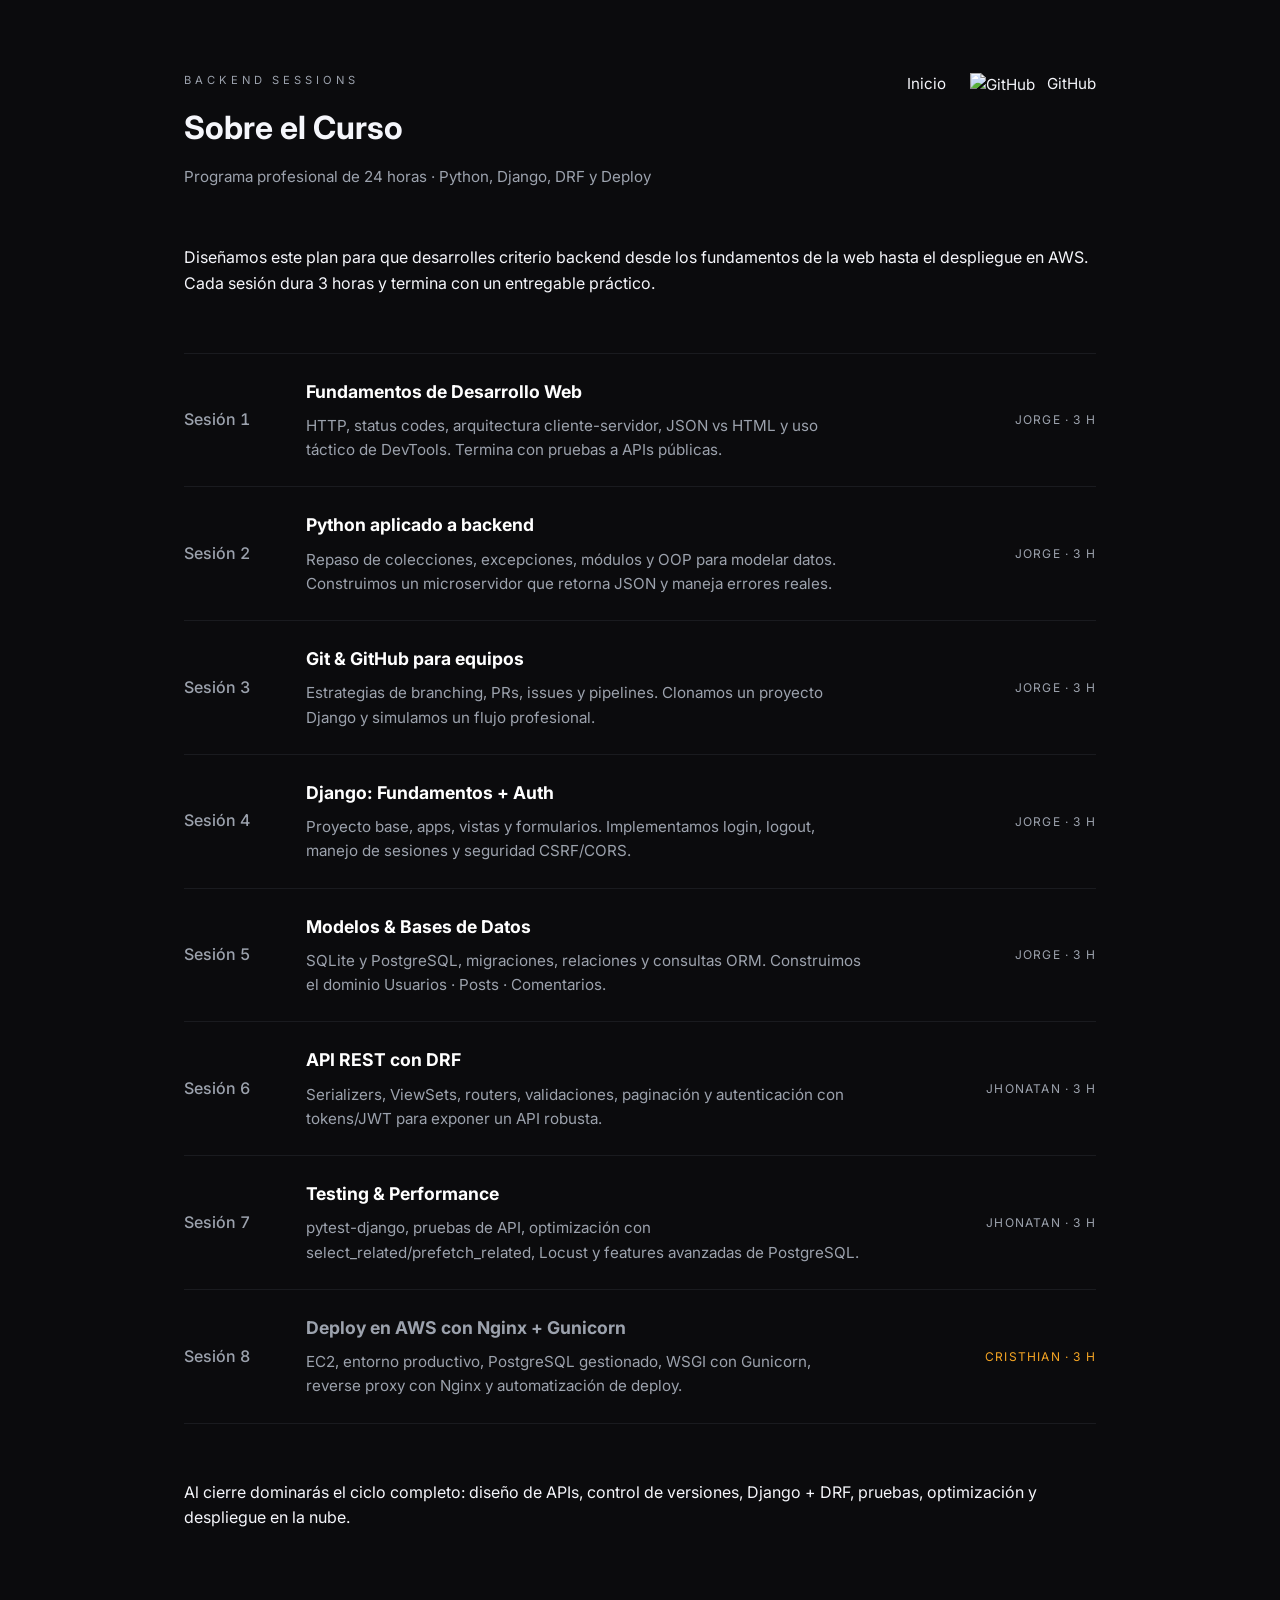
==== about.html @ d02066fe "initial commit" ====
<!DOCTYPE html>
<html lang="es">
<head>
    <meta charset="UTF-8">
    <meta name="viewport" content="width=device-width, initial-scale=1.0">
    <title>Backend Sessions · About</title>
    <link rel="preconnect" href="https://fonts.googleapis.com">
    <link rel="preconnect" href="https://fonts.gstatic.com" crossorigin>
    <link href="https://fonts.googleapis.com/css2?family=Inter:wght@400;500;700&display=swap" rel="stylesheet">
    <link rel="stylesheet" href="css/style.css">
</head>
<body>
    <main class="site">
        <header class="site__header">
            <div>
                <p class="tagline">Backend Sessions</p>
                <h1>Sobre el Curso</h1>
                <p class="subtitle">Programa profesional de 24 horas · Python, Django, DRF y Deploy</p>
            </div>
             <nav>
                <a href="index.html" aria-label="Sobre el curso">Inicio</a>
                <a href="https://github.com/JorgeAntonio/backend-development-django" target="_blank"
                    rel="noopener noreferrer" aria-label="Seguir al instructor"><img
                        src="https://img.icons8.com/?size=100&id=62856&format=png&color=FFFFFF" alt="GitHub"
                        style="height: 24px; margin-right: 8px; vertical-align: middle;"> GitHub</a>
            </nav>
        </header>

        <section>
            <p>Diseñamos este plan para que desarrolles criterio backend desde los fundamentos de la web hasta el despliegue en AWS. Cada sesión dura 3 horas y termina con un entregable práctico.</p>
        </section>

        <section class="articles" aria-label="Plan de sesiones">
            <article class="article">
                <span class="article__year">Sesión 1</span>
                <div class="article__body">
                    <h2 class="article__title">Fundamentos de Desarrollo Web</h2>
                    <p class="article__description">HTTP, status codes, arquitectura cliente-servidor, JSON vs HTML y uso táctico de DevTools. Termina con pruebas a APIs públicas.</p>
                </div>
                <span class="article__meta">Jorge · 3 h</span>
            </article>

            <article class="article">
                <span class="article__year">Sesión 2</span>
                <div class="article__body">
                    <h2 class="article__title">Python aplicado a backend</h2>
                    <p class="article__description">Repaso de colecciones, excepciones, módulos y OOP para modelar datos. Construimos un microservidor que retorna JSON y maneja errores reales.</p>
                </div>
                <span class="article__meta">Jorge · 3 h</span>
            </article>

            <article class="article">
                <span class="article__year">Sesión 3</span>
                <div class="article__body">
                    <h2 class="article__title">Git & GitHub para equipos</h2>
                    <p class="article__description">Estrategias de branching, PRs, issues y pipelines. Clonamos un proyecto Django y simulamos un flujo profesional.</p>
                </div>
                <span class="article__meta">Jorge · 3 h</span>
            </article>

            <article class="article">
                <span class="article__year">Sesión 4</span>
                <div class="article__body">
                    <h2 class="article__title">Django: Fundamentos + Auth</h2>
                    <p class="article__description">Proyecto base, apps, vistas y formularios. Implementamos login, logout, manejo de sesiones y seguridad CSRF/CORS.</p>
                </div>
                <span class="article__meta">Jorge · 3 h</span>
            </article>

            <article class="article">
                <span class="article__year">Sesión 5</span>
                <div class="article__body">
                    <h2 class="article__title">Modelos & Bases de Datos</h2>
                    <p class="article__description">SQLite y PostgreSQL, migraciones, relaciones y consultas ORM. Construimos el dominio Usuarios · Posts · Comentarios.</p>
                </div>
                <span class="article__meta">Jorge · 3 h</span>
            </article>

            <article class="article">
                <span class="article__year">Sesión 6</span>
                <div class="article__body">
                    <h2 class="article__title">API REST con DRF</h2>
                    <p class="article__description">Serializers, ViewSets, routers, validaciones, paginación y autenticación con tokens/JWT para exponer un API robusta.</p>
                </div>
                <span class="article__meta">Jhonatan · 3 h</span>
            </article>

            <article class="article">
                <span class="article__year">Sesión 7</span>
                <div class="article__body">
                    <h2 class="article__title">Testing & Performance</h2>
                    <p class="article__description">pytest-django, pruebas de API, optimización con select_related/prefetch_related, Locust y features avanzadas de PostgreSQL.</p>
                </div>
                <span class="article__meta">Jhonatan · 3 h</span>
            </article>

            <article class="article article--upcoming">
                <span class="article__year">Sesión 8</span>
                <div class="article__body">
                    <h2 class="article__title">Deploy en AWS con Nginx + Gunicorn</h2>
                    <p class="article__description">EC2, entorno productivo, PostgreSQL gestionado, WSGI con Gunicorn, reverse proxy con Nginx y automatización de deploy.</p>
                </div>
                <span class="article__meta">Cristhian · 3 h</span>
            </article>
        </section>

        <section>
            <p>Al cierre dominarás el ciclo completo: diseño de APIs, control de versiones, Django + DRF, pruebas, optimización y despliegue en la nube.</p>
        </section>
    </main>
</body>
</html>
---- css/style.css ----
/* Guillermo Rauch inspired layout using Vercel palette */
:root {
	--bg: #0b0b0d;
	--text: #f5f6fb;
	--muted: #9ca2ad;
	--accent: #ffffff;
	--divider: #1a1b1f;
}

* {
	box-sizing: border-box;
	margin: 0;
	padding: 0;
}

body {
	font-family: 'Inter', 'Helvetica Neue', Arial, sans-serif;
	background: var(--bg);
	color: var(--text);
	line-height: 1.6;
	min-height: 100vh;
}

.site {
	max-width: 960px;
	margin: 0 auto;
	padding: 72px 24px 120px;
	display: flex;
	flex-direction: column;
	gap: 56px;
}

.site__header {
	display: flex;
	justify-content: space-between;
	align-items: flex-start;
	gap: 32px;
}

.tagline {
	text-transform: uppercase;
	letter-spacing: 0.35em;
	font-size: 0.7rem;
	color: var(--muted);
	margin-bottom: 12px;
}

.subtitle {
	color: var(--muted);
	margin-top: 12px;
	font-size: 0.95rem;
}

nav {
	display: flex;
	gap: 24px;
	font-size: 0.95rem;
}

nav a {
	color: var(--text);
	text-decoration: none;
	position: relative;
	padding-bottom: 4px;
	transition: color 0.2s ease;
}

nav a::after {
	content: "";
	position: absolute;
	left: 0;
	bottom: 0;
	width: 100%;
	height: 1px;
	background: var(--accent);
	opacity: 0;
	transform: scaleX(0.8);
	transform-origin: left;
	transition: opacity 0.2s ease, transform 0.2s ease;
}

nav a:hover {
	color: var(--accent);
}

nav a:hover::after {
	opacity: 1;
	transform: scaleX(1);
}

.articles {
	border-top: 1px solid var(--divider);
}

.article {
	display: grid;
	grid-template-columns: 90px 1fr 120px;
	gap: 32px;
	align-items: center;
	padding: 24px 0;
	border-bottom: 1px solid var(--divider);
}

.article__year {
	font-weight: 500;
	color: var(--muted);
	font-variant-numeric: tabular-nums;
}

.article__body {
	display: flex;
	flex-direction: column;
	gap: 8px;
}

.article__title {
	font-size: 1.1rem;
	color: var(--accent);
	text-decoration: none;
	transition: color 0.2s ease;
}

.article__title:hover {
	color: #50fa7b;
}

.article__description {
	color: var(--muted);
	font-size: 0.95rem;
	max-width: 560px;
}

.article__meta {
	justify-self: flex-end;
	color: var(--muted);
	text-transform: uppercase;
	font-size: 0.75rem;
	letter-spacing: 0.1em;
}

.article--upcoming .article__title {
	color: var(--muted);
	cursor: default;
}

.article--upcoming .article__title:hover {
	color: var(--muted);
}

.article--upcoming .article__meta {
	color: #f5a524;
}

@media (max-width: 720px) {
	.site__header {
		flex-direction: column;
	}

	.article {
		grid-template-columns: 1fr;
		gap: 12px;
	}

	.article__meta {
		justify-self: flex-start;
	}
}
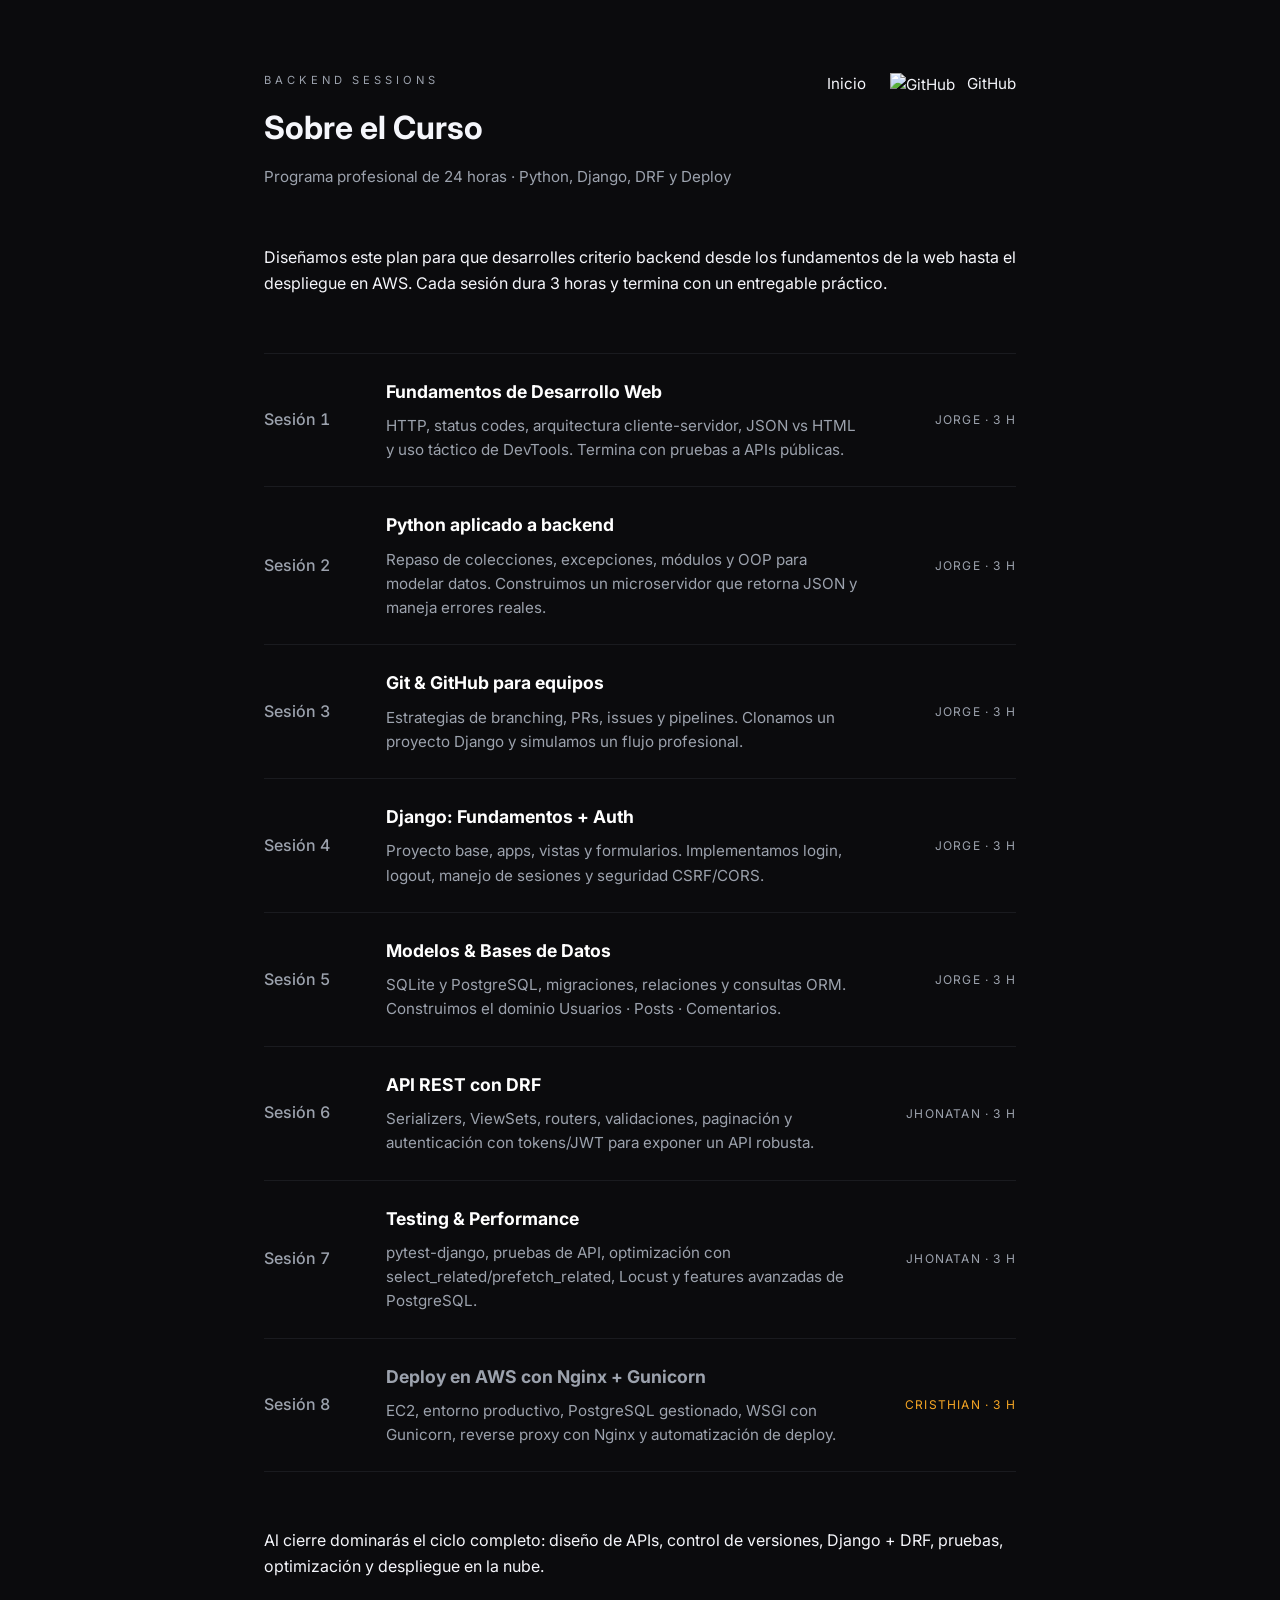
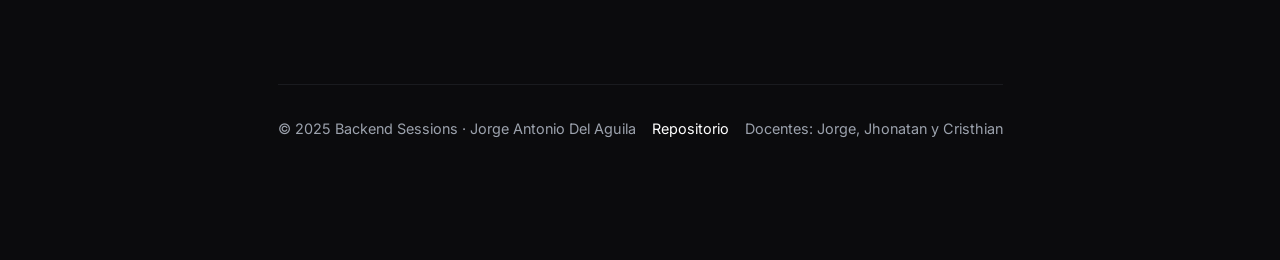
==== commit 17106e67: "Update course content and structure: enhance metadata, add session details, and implement favicon" ====
--- a/about.html
+++ b/about.html
@@ -3,7 +3,16 @@
 <head>
     <meta charset="UTF-8">
     <meta name="viewport" content="width=device-width, initial-scale=1.0">
-    <title>Backend Sessions · About</title>
+    <title>Backend Sessions · Plan del Curso</title>
+    <meta name="description" content="Descubre el plan de 8 sesiones del curso Backend Sessions: Python, Django, DRF, testing y deploy en AWS.">
+    <link rel="icon" type="image/svg+xml" href="favicon.svg">
+    <meta property="og:type" content="article">
+    <meta property="og:title" content="Plan del Curso · Backend Sessions">
+    <meta property="og:description" content="Sesiones de 3 horas enfocadas en backend profesional con Python y Django.">
+    <meta property="og:url" content="https://jorgeantonio.github.io/backend-development-django/about">
+    <meta name="twitter:card" content="summary">
+    <meta name="twitter:title" content="Plan del Curso · Backend Sessions">
+    <meta name="twitter:description" content="Python, Django, DRF y deploy en 24 horas de entrenamiento.">
     <link rel="preconnect" href="https://fonts.googleapis.com">
     <link rel="preconnect" href="https://fonts.gstatic.com" crossorigin>
     <link href="https://fonts.googleapis.com/css2?family=Inter:wght@400;500;700&display=swap" rel="stylesheet">
@@ -107,6 +116,12 @@
         <section>
             <p>Al cierre dominarás el ciclo completo: diseño de APIs, control de versiones, Django + DRF, pruebas, optimización y despliegue en la nube.</p>
         </section>
+
+        <footer class="site__footer">
+            <p>© 2025 Backend Sessions · Jorge Antonio Del Aguila</p>
+            <a href="https://github.com/JorgeAntonio/backend-development-django" target="_blank" rel="noopener noreferrer">Repositorio</a>
+            <span>Docentes: Jorge, Jhonatan y Cristhian</span>
+        </footer>
     </main>
 </body>
 </html>
--- a/css/style.css
+++ b/css/style.css
@@ -22,7 +22,7 @@
 }
 
 .site {
-	max-width: 960px;
+	max-width: 800px;
 	margin: 0 auto;
 	padding: 72px 24px 120px;
 	display: flex;
@@ -151,6 +151,95 @@
 	color: #f5a524;
 }
 
+.site__footer {
+    margin: auto;
+	margin-top: 48px;
+	padding-top: 32px;
+	border-top: 1px solid var(--divider);
+	display: flex;
+	flex-wrap: wrap;
+	gap: 16px;
+	font-size: 0.9rem;
+	color: var(--muted);
+}
+
+.site__footer a {
+	color: var(--accent);
+	text-decoration: none;
+}
+
+.site__footer a:hover {
+	text-decoration: underline;
+}
+
+.session-meta {
+	display: grid;
+	grid-template-columns: repeat(auto-fit, minmax(220px, 1fr));
+	gap: 24px;
+	padding: 24px 0;
+	border-top: 1px solid var(--divider);
+	border-bottom: 1px solid var(--divider);
+}
+
+.session-meta h2 {
+	font-size: 0.85rem;
+	text-transform: uppercase;
+	letter-spacing: 0.1em;
+	color: var(--muted);
+	margin-bottom: 6px;
+}
+
+.session-list {
+	list-style: none;
+	display: flex;
+	flex-direction: column;
+	gap: 8px;
+	margin-top: 16px;
+	color: var(--muted);
+}
+
+.resource-list {
+	list-style: none;
+	display: flex;
+	flex-direction: column;
+	gap: 16px;
+	margin-top: 16px;
+}
+
+.resource-list li {
+	display: flex;
+	justify-content: space-between;
+	gap: 16px;
+	padding: 20px;
+	border: 1px solid var(--divider);
+	border-radius: 12px;
+	background: rgba(255, 255, 255, 0.015);
+}
+
+.resource-title {
+	font-weight: 500;
+}
+
+.resource-description {
+	color: var(--muted);
+	font-size: 0.9rem;
+}
+
+.resource-link {
+	align-self: center;
+	color: var(--accent);
+	border: 1px solid var(--accent);
+	padding: 8px 16px;
+	border-radius: 999px;
+	text-decoration: none;
+	transition: background 0.2s ease, color 0.2s ease;
+}
+
+.resource-link:hover {
+	background: var(--accent);
+	color: #050506;
+}
+
 @media (max-width: 720px) {
 	.site__header {
 		flex-direction: column;
@@ -164,4 +253,8 @@
 	.article__meta {
 		justify-self: flex-start;
 	}
-}
+
+	.resource-list li {
+		flex-direction: column;
+	}
+}
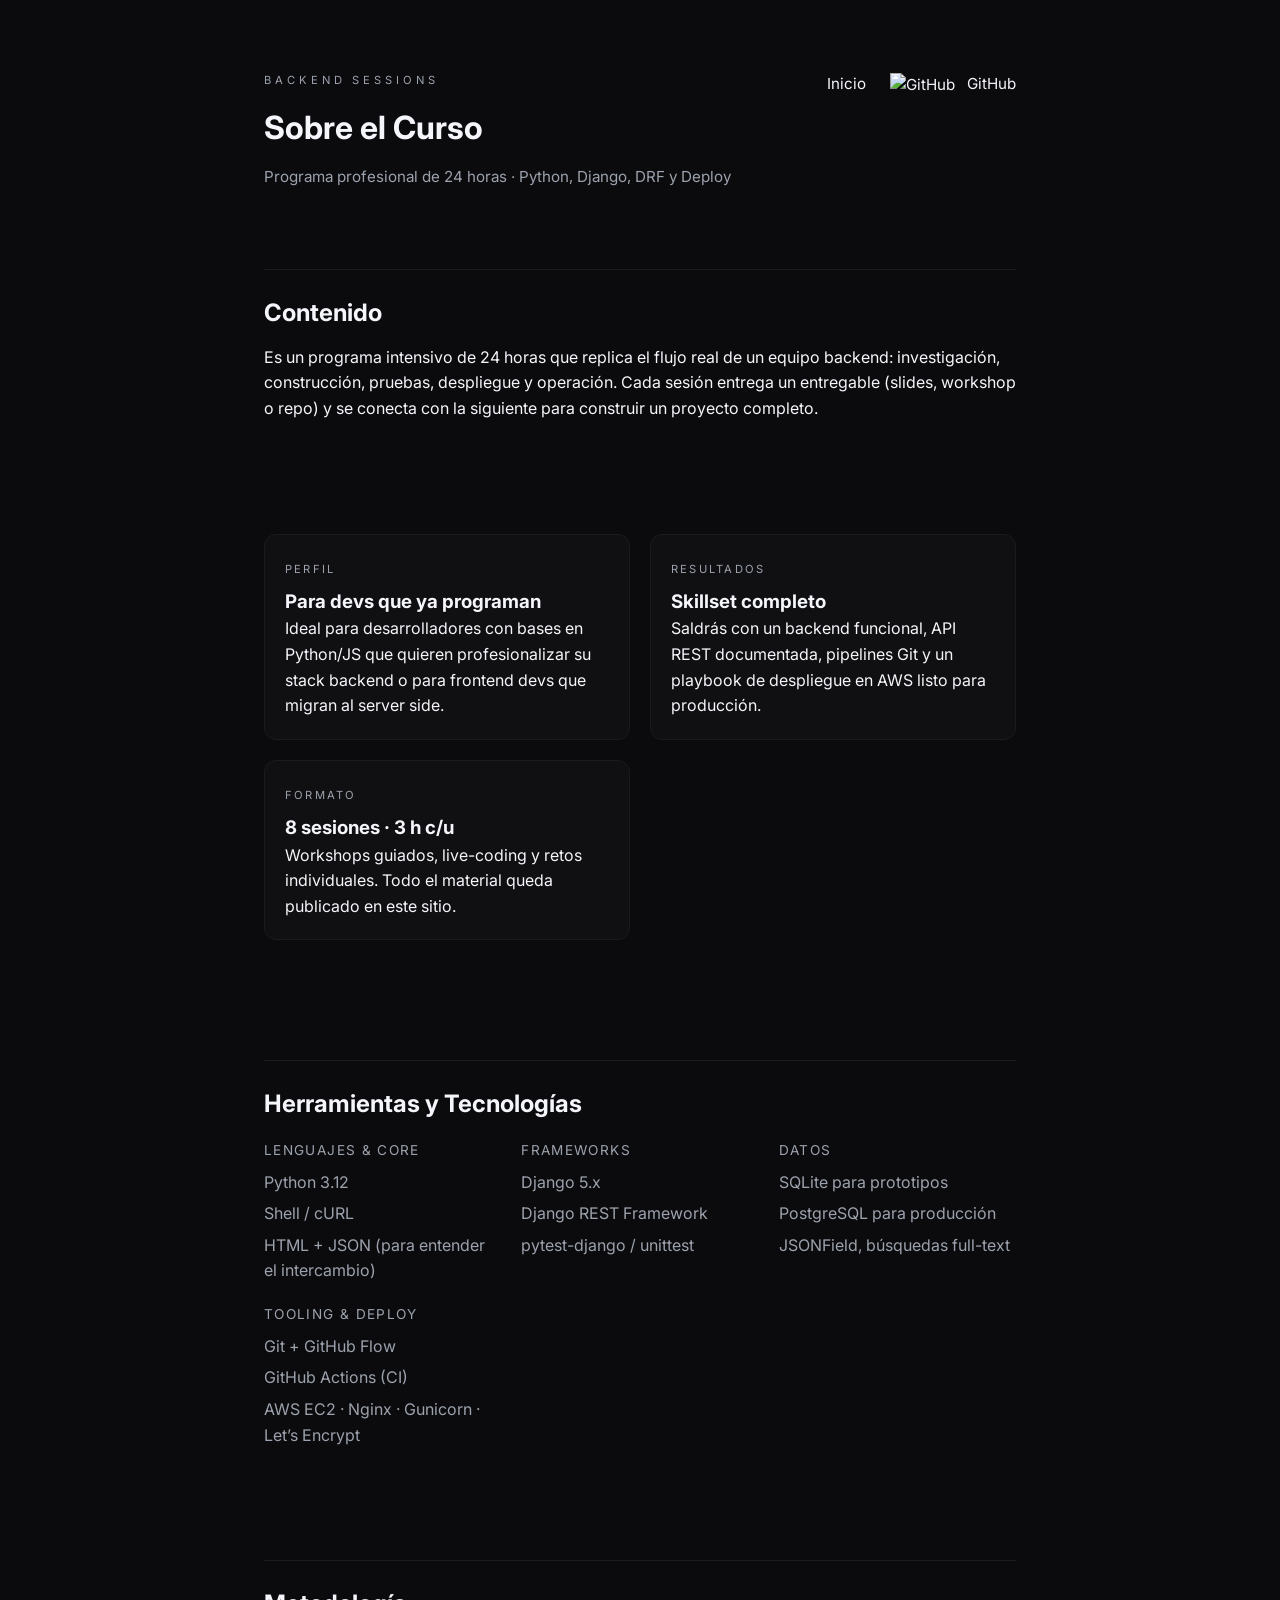
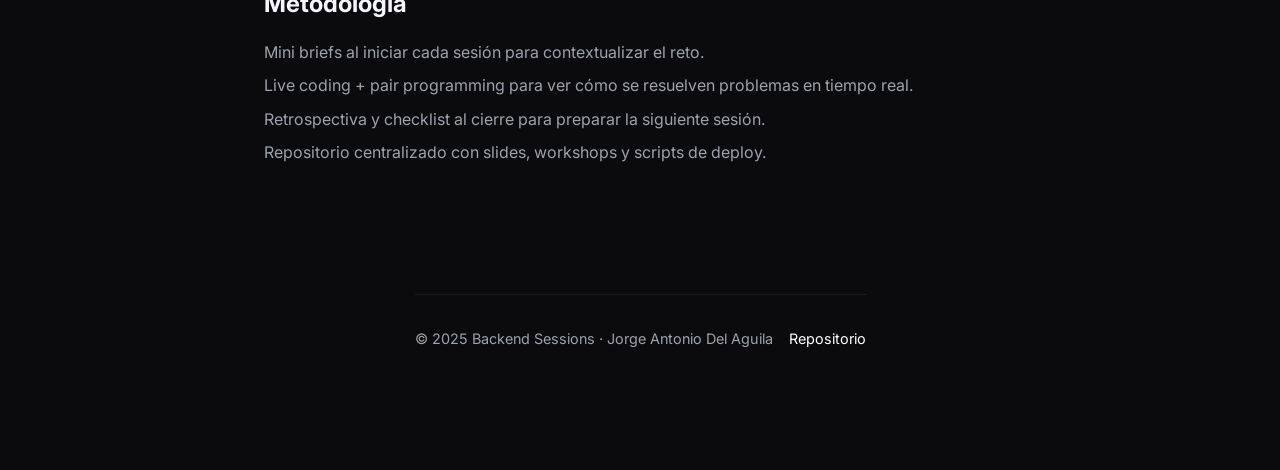
==== commit 7acd66eb: "Update course content: enhance session descriptions, add new sections, and improve layout styles" ====
--- a/about.html
+++ b/about.html
@@ -5,7 +5,7 @@
     <meta name="viewport" content="width=device-width, initial-scale=1.0">
     <title>Backend Sessions · Plan del Curso</title>
     <meta name="description" content="Descubre el plan de 8 sesiones del curso Backend Sessions: Python, Django, DRF, testing y deploy en AWS.">
-    <link rel="icon" type="image/svg+xml" href="favicon.svg">
+    <link rel="icon" type="image/svg+xml" href="new-favicon.svg">
     <meta property="og:type" content="article">
     <meta property="og:title" content="Plan del Curso · Backend Sessions">
     <meta property="og:description" content="Sesiones de 3 horas enfocadas en backend profesional con Python y Django.">
@@ -35,92 +35,80 @@
             </nav>
         </header>
 
-        <section>
-            <p>Diseñamos este plan para que desarrolles criterio backend desde los fundamentos de la web hasta el despliegue en AWS. Cada sesión dura 3 horas y termina con un entregable práctico.</p>
+        <section class="about-block">
+            <h2>Contenido</h2>
+            <p>Es un programa intensivo de 24 horas que replica el flujo real de un equipo backend: investigación, construcción, pruebas, despliegue y operación. Cada sesión entrega un entregable (slides, workshop o repo) y se conecta con la siguiente para construir un proyecto completo.</p>
         </section>
 
-        <section class="articles" aria-label="Plan de sesiones">
-            <article class="article">
-                <span class="article__year">Sesión 1</span>
-                <div class="article__body">
-                    <h2 class="article__title">Fundamentos de Desarrollo Web</h2>
-                    <p class="article__description">HTTP, status codes, arquitectura cliente-servidor, JSON vs HTML y uso táctico de DevTools. Termina con pruebas a APIs públicas.</p>
-                </div>
-                <span class="article__meta">Jorge · 3 h</span>
-            </article>
-
-            <article class="article">
-                <span class="article__year">Sesión 2</span>
-                <div class="article__body">
-                    <h2 class="article__title">Python aplicado a backend</h2>
-                    <p class="article__description">Repaso de colecciones, excepciones, módulos y OOP para modelar datos. Construimos un microservidor que retorna JSON y maneja errores reales.</p>
-                </div>
-                <span class="article__meta">Jorge · 3 h</span>
-            </article>
-
-            <article class="article">
-                <span class="article__year">Sesión 3</span>
-                <div class="article__body">
-                    <h2 class="article__title">Git & GitHub para equipos</h2>
-                    <p class="article__description">Estrategias de branching, PRs, issues y pipelines. Clonamos un proyecto Django y simulamos un flujo profesional.</p>
-                </div>
-                <span class="article__meta">Jorge · 3 h</span>
-            </article>
-
-            <article class="article">
-                <span class="article__year">Sesión 4</span>
-                <div class="article__body">
-                    <h2 class="article__title">Django: Fundamentos + Auth</h2>
-                    <p class="article__description">Proyecto base, apps, vistas y formularios. Implementamos login, logout, manejo de sesiones y seguridad CSRF/CORS.</p>
-                </div>
-                <span class="article__meta">Jorge · 3 h</span>
-            </article>
-
-            <article class="article">
-                <span class="article__year">Sesión 5</span>
-                <div class="article__body">
-                    <h2 class="article__title">Modelos & Bases de Datos</h2>
-                    <p class="article__description">SQLite y PostgreSQL, migraciones, relaciones y consultas ORM. Construimos el dominio Usuarios · Posts · Comentarios.</p>
-                </div>
-                <span class="article__meta">Jorge · 3 h</span>
-            </article>
-
-            <article class="article">
-                <span class="article__year">Sesión 6</span>
-                <div class="article__body">
-                    <h2 class="article__title">API REST con DRF</h2>
-                    <p class="article__description">Serializers, ViewSets, routers, validaciones, paginación y autenticación con tokens/JWT para exponer un API robusta.</p>
-                </div>
-                <span class="article__meta">Jhonatan · 3 h</span>
-            </article>
-
-            <article class="article">
-                <span class="article__year">Sesión 7</span>
-                <div class="article__body">
-                    <h2 class="article__title">Testing & Performance</h2>
-                    <p class="article__description">pytest-django, pruebas de API, optimización con select_related/prefetch_related, Locust y features avanzadas de PostgreSQL.</p>
-                </div>
-                <span class="article__meta">Jhonatan · 3 h</span>
-            </article>
-
-            <article class="article article--upcoming">
-                <span class="article__year">Sesión 8</span>
-                <div class="article__body">
-                    <h2 class="article__title">Deploy en AWS con Nginx + Gunicorn</h2>
-                    <p class="article__description">EC2, entorno productivo, PostgreSQL gestionado, WSGI con Gunicorn, reverse proxy con Nginx y automatización de deploy.</p>
-                </div>
-                <span class="article__meta">Cristhian · 3 h</span>
-            </article>
+        <section class="info-grid">
+            <div class="info-card">
+                <p class="badge">Perfil</p>
+                <h3>Para devs que ya programan</h3>
+                <p>Ideal para desarrolladores con bases en Python/JS que quieren profesionalizar su stack backend o para frontend devs que migran al server side.</p>
+            </div>
+            <div class="info-card">
+                <p class="badge">Resultados</p>
+                <h3>Skillset completo</h3>
+                <p>Saldrás con un backend funcional, API REST documentada, pipelines Git y un playbook de despliegue en AWS listo para producción.</p>
+            </div>
+            <div class="info-card">
+                <p class="badge">Formato</p>
+                <h3>8 sesiones · 3 h c/u</h3>
+                <p>Workshops guiados, live-coding y retos individuales. Todo el material queda publicado en este sitio.</p>
+            </div>
         </section>
 
-        <section>
-            <p>Al cierre dominarás el ciclo completo: diseño de APIs, control de versiones, Django + DRF, pruebas, optimización y despliegue en la nube.</p>
+        <section class="stack-section">
+            <h2>Herramientas y Tecnologías</h2>
+            <div class="stack-columns">
+                <div>
+                    <p class="stack-title">Lenguajes & Core</p>
+                    <ul>
+                        <li>Python 3.12</li>
+                        <li>Shell / cURL</li>
+                        <li>HTML + JSON (para entender el intercambio)</li>
+                    </ul>
+                </div>
+                <div>
+                    <p class="stack-title">Frameworks</p>
+                    <ul>
+                        <li>Django 5.x</li>
+                        <li>Django REST Framework</li>
+                        <li>pytest-django / unittest</li>
+                    </ul>
+                </div>
+                <div>
+                    <p class="stack-title">Datos</p>
+                    <ul>
+                        <li>SQLite para prototipos</li>
+                        <li>PostgreSQL para producción</li>
+                        <li>JSONField, búsquedas full-text</li>
+                    </ul>
+                </div>
+                <div>
+                    <p class="stack-title">Tooling & Deploy</p>
+                    <ul>
+                        <li>Git + GitHub Flow</li>
+                        <li>GitHub Actions (CI)</li>
+                        <li>AWS EC2 · Nginx · Gunicorn · Let’s Encrypt</li>
+                    </ul>
+                </div>
+            </div>
+        </section>
+
+        <section class="about-block">
+            <h2>Metodología</h2>
+            <ul class="session-list">
+                <li>Mini briefs al iniciar cada sesión para contextualizar el reto.</li>
+                <li>Live coding + pair programming para ver cómo se resuelven problemas en tiempo real.</li>
+                <li>Retrospectiva y checklist al cierre para preparar la siguiente sesión.</li>
+                <li>Repositorio centralizado con slides, workshops y scripts de deploy.</li>
+            </ul>
         </section>
 
         <footer class="site__footer">
             <p>© 2025 Backend Sessions · Jorge Antonio Del Aguila</p>
             <a href="https://github.com/JorgeAntonio/backend-development-django" target="_blank" rel="noopener noreferrer">Repositorio</a>
-            <span>Docentes: Jorge, Jhonatan y Cristhian</span>
         </footer>
     </main>
 </body>
--- a/css/style.css
+++ b/css/style.css
@@ -116,12 +116,22 @@
 .article__title {
 	font-size: 1.1rem;
 	color: var(--accent);
+}
+
+.article__title-link {
+	color: inherit;
 	text-decoration: none;
 	transition: color 0.2s ease;
-}
-
-.article__title:hover {
+	display: inline-block;
+}
+
+.article__title-link:hover {
 	color: #50fa7b;
+}
+
+.article__title--disabled {
+	color: var(--muted);
+	cursor: not-allowed;
 }
 
 .article__description {
@@ -170,6 +180,16 @@
 
 .site__footer a:hover {
 	text-decoration: underline;
+}
+
+.about-block {
+	margin: 24px 0;
+	border-top: 1px solid var(--divider);
+	padding-top: 24px;
+}
+
+.about-block h2 {
+	margin-bottom: 12px;
 }
 
 .session-meta {
@@ -240,6 +260,58 @@
 	color: #050506;
 }
 
+.info-grid {
+	display: grid;
+	grid-template-columns: repeat(auto-fit, minmax(240px, 1fr));
+	gap: 20px;
+	margin: 32px 0;
+}
+
+.info-card {
+	border: 1px solid var(--divider);
+	border-radius: 12px;
+	padding: 20px;
+	background: rgba(255, 255, 255, 0.02);
+}
+
+.badge {
+	display: inline-block;
+	font-size: 0.7rem;
+	letter-spacing: 0.2em;
+	text-transform: uppercase;
+	color: var(--muted);
+	margin-bottom: 8px;
+}
+
+.stack-section {
+	margin: 32px 0;
+	border-top: 1px solid var(--divider);
+	padding-top: 24px;
+}
+
+.stack-columns {
+	display: grid;
+	grid-template-columns: repeat(auto-fit, minmax(200px, 1fr));
+	gap: 20px;
+	margin-top: 16px;
+}
+
+.stack-title {
+	font-size: 0.85rem;
+	letter-spacing: 0.1em;
+	text-transform: uppercase;
+	color: var(--muted);
+	margin-bottom: 8px;
+}
+
+.stack-columns ul {
+	list-style: none;
+	color: var(--muted);
+	display: flex;
+	flex-direction: column;
+	gap: 6px;
+}
+
 @media (max-width: 720px) {
 	.site__header {
 		flex-direction: column;
